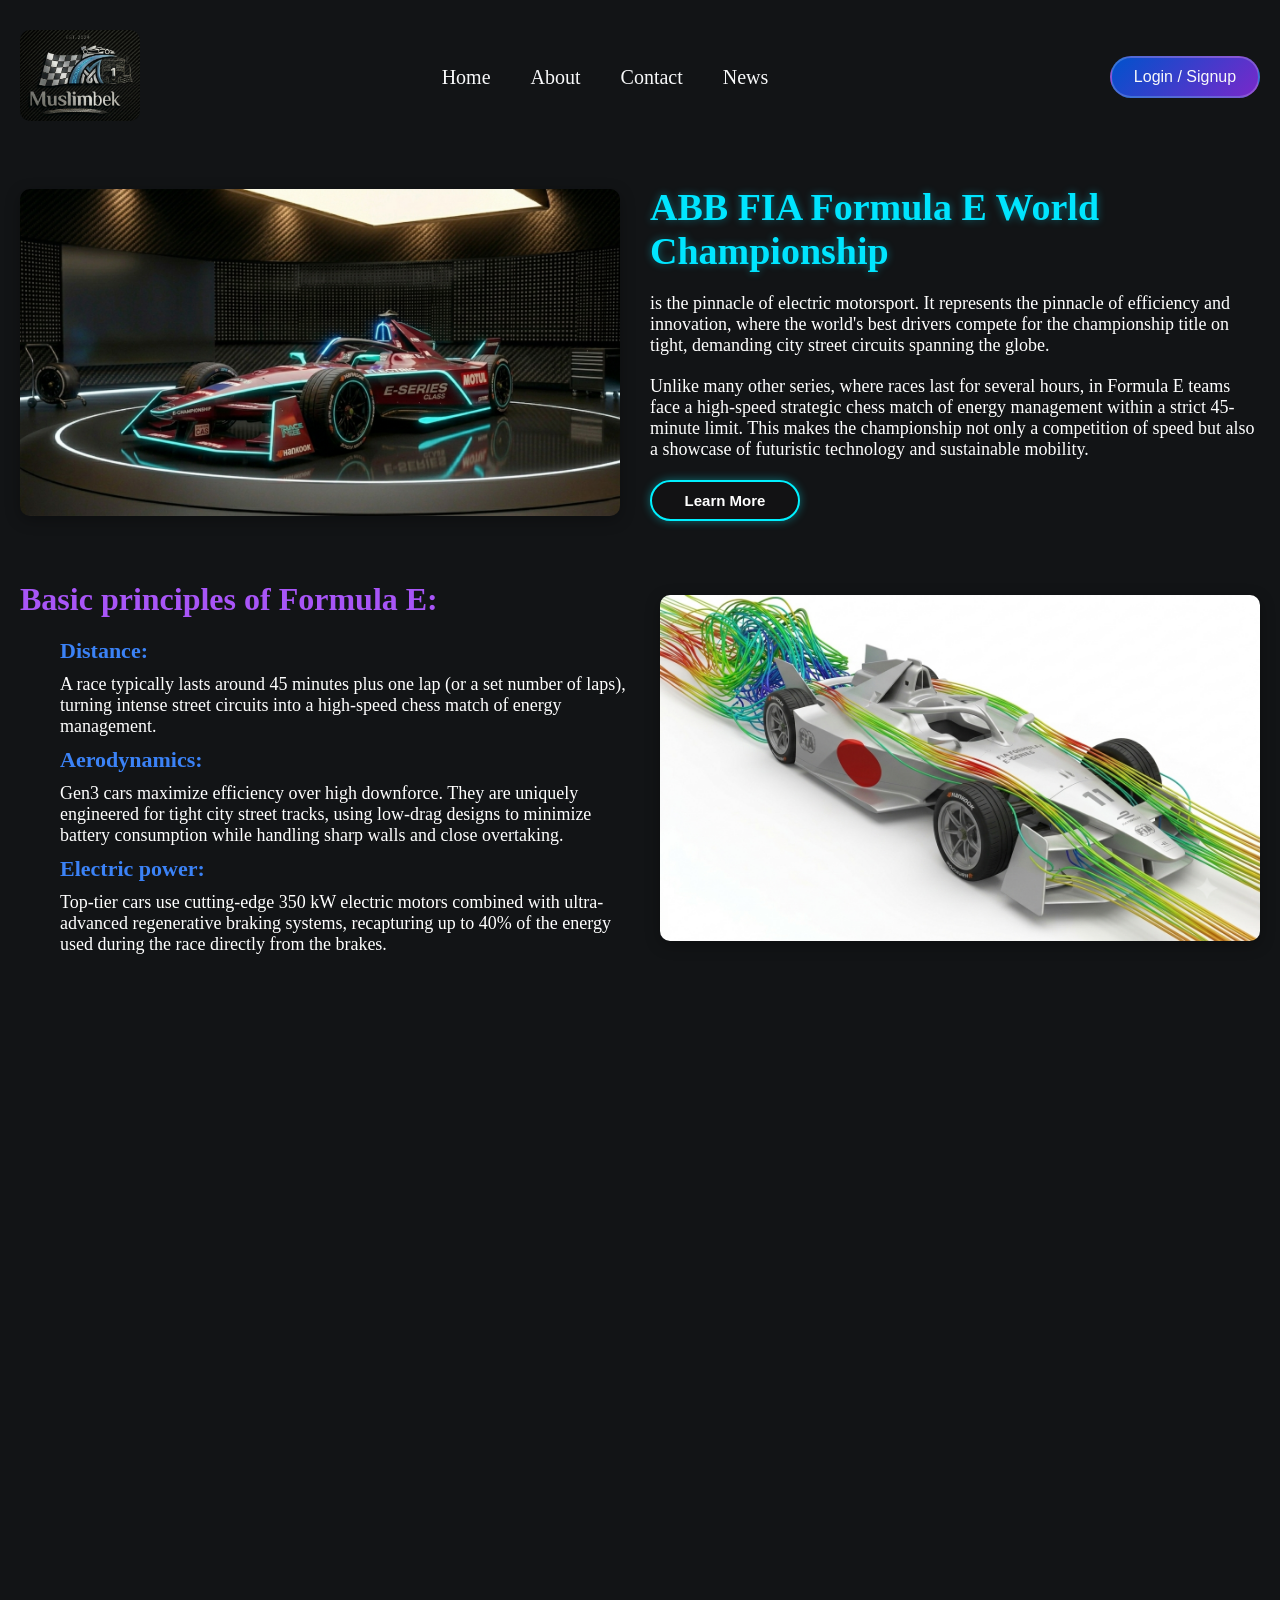
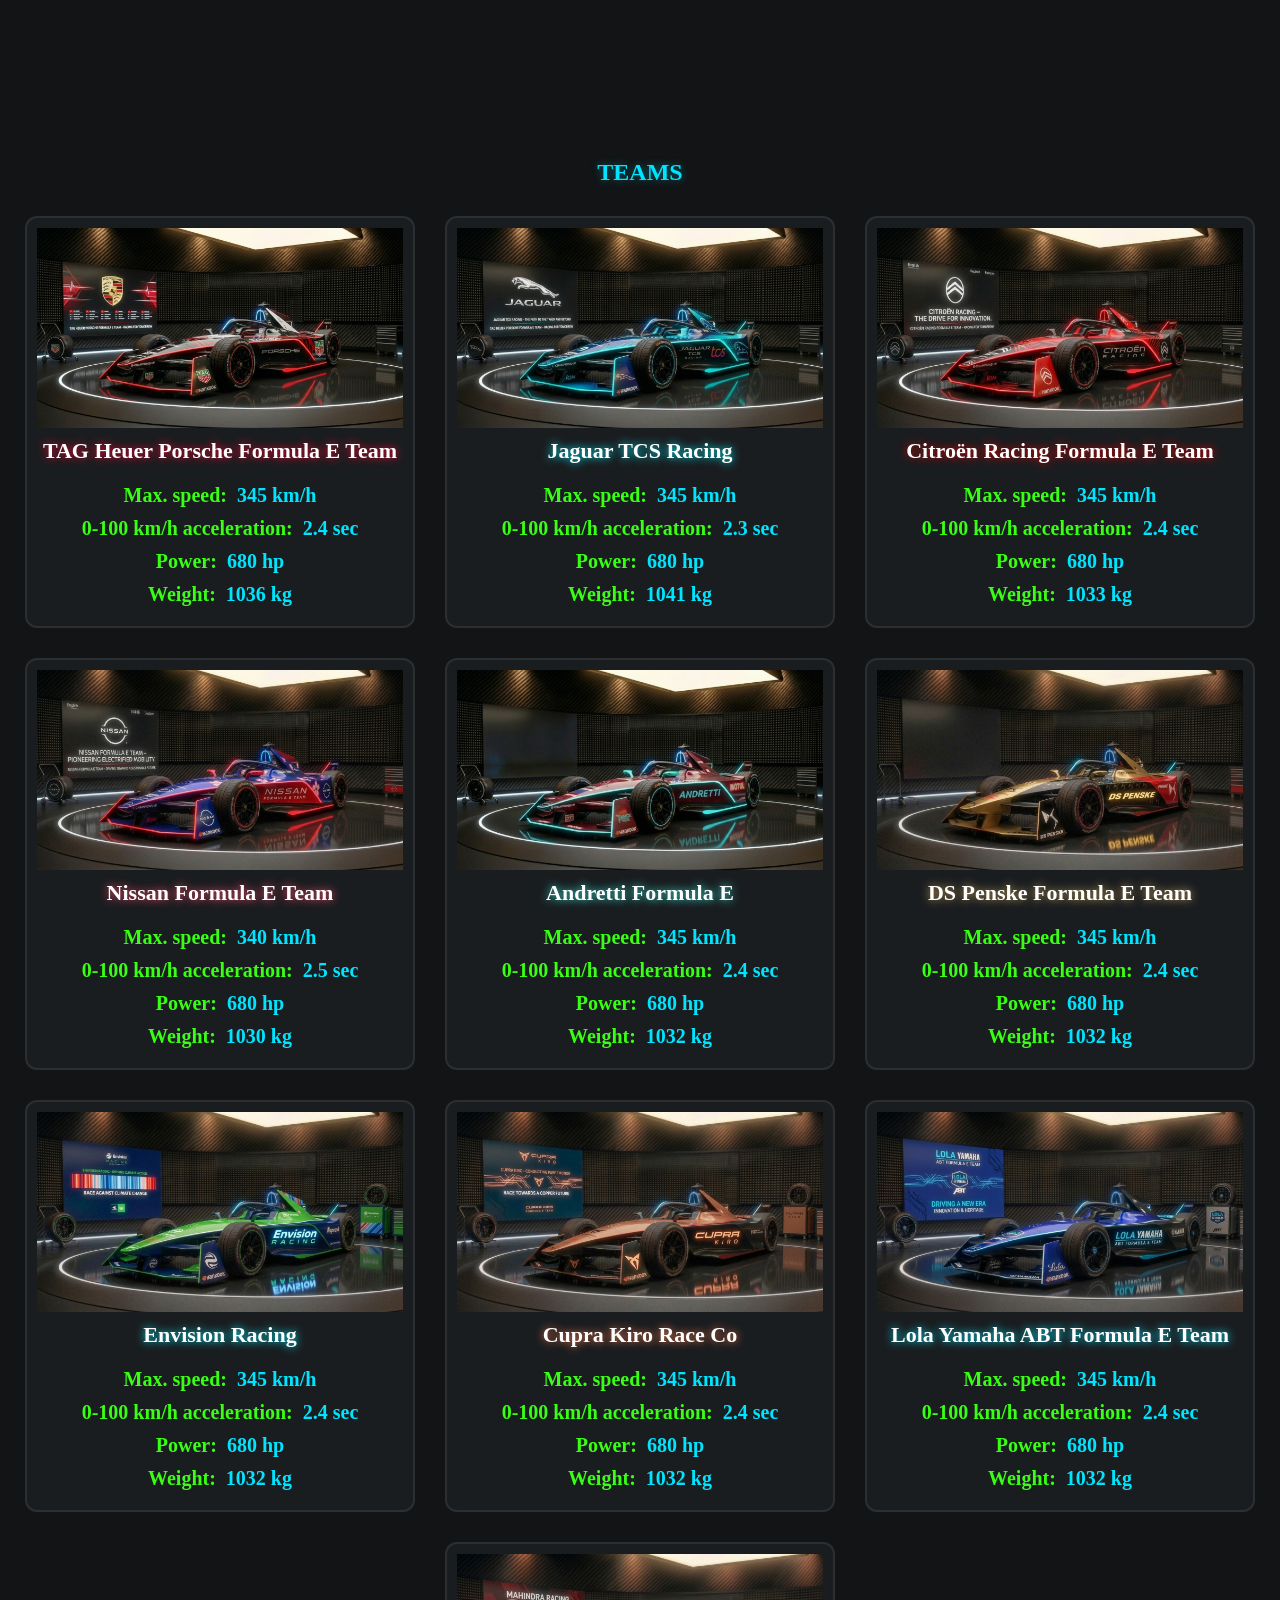
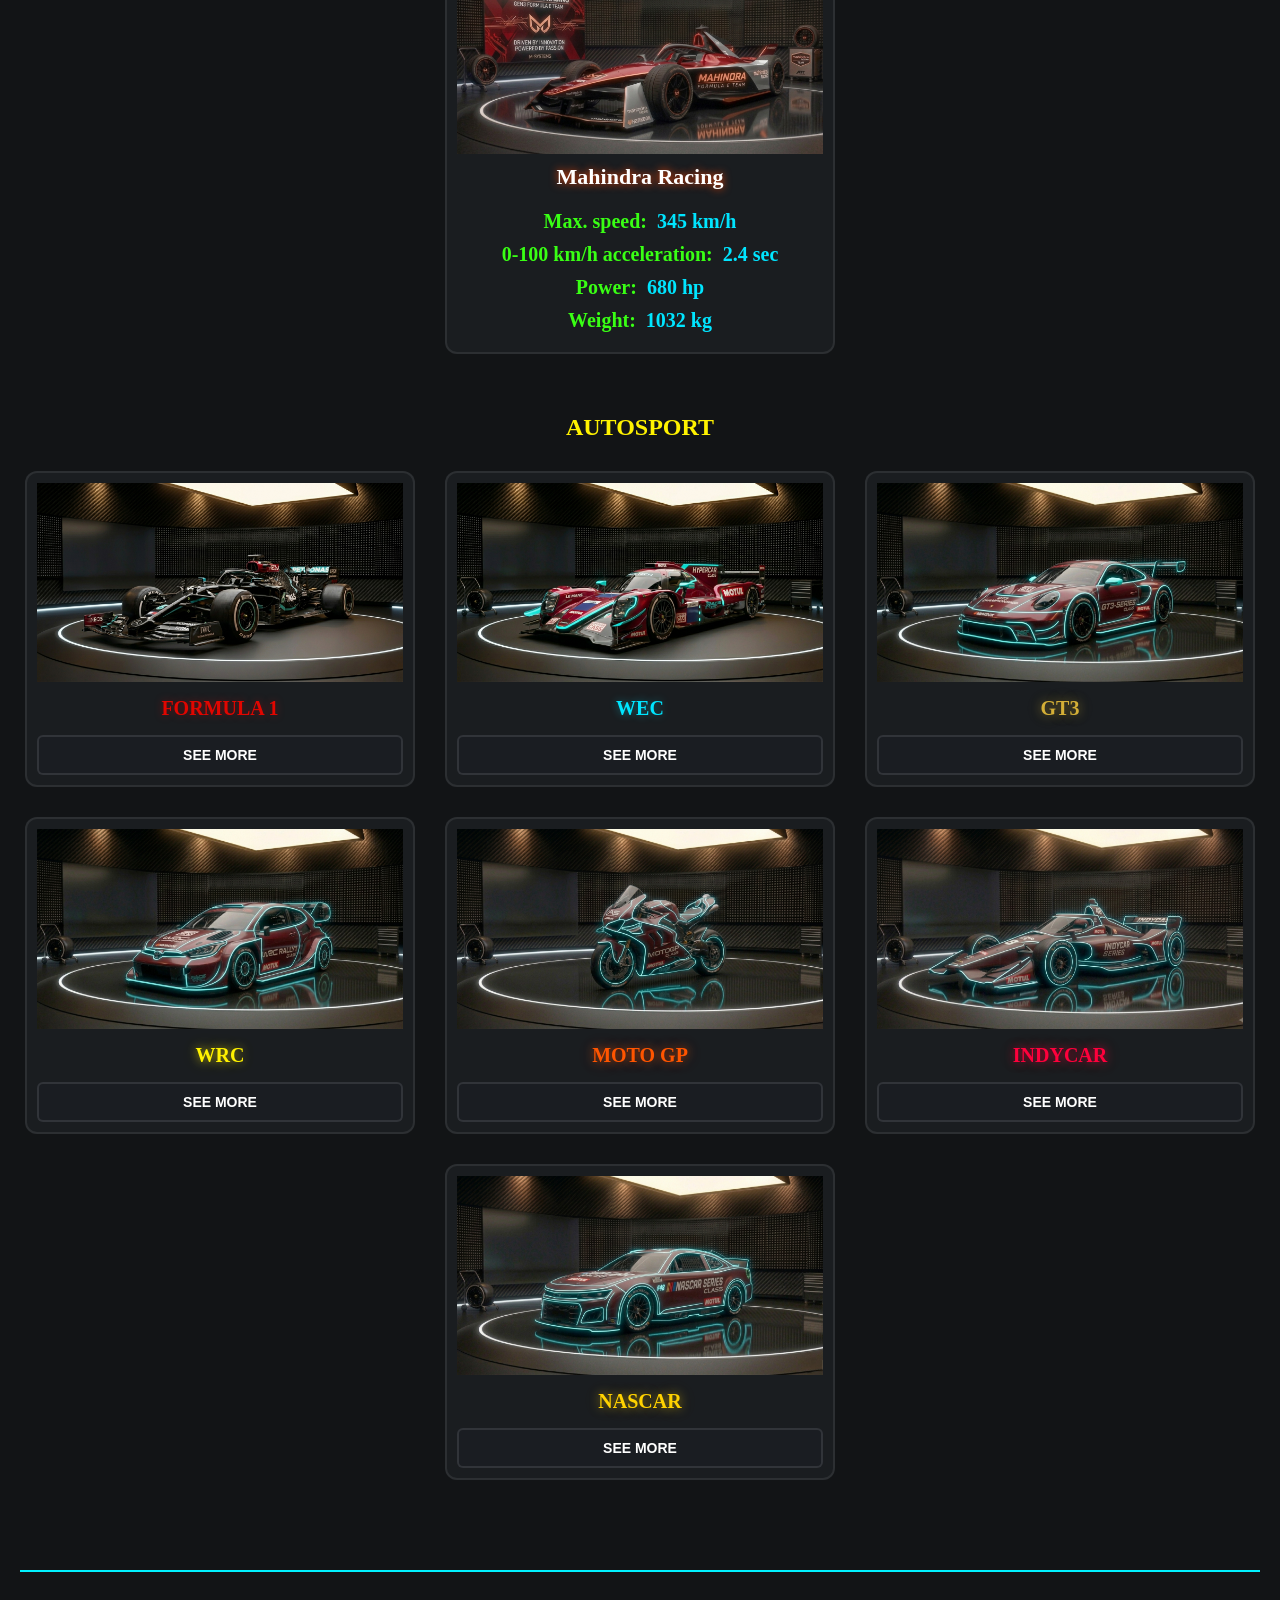
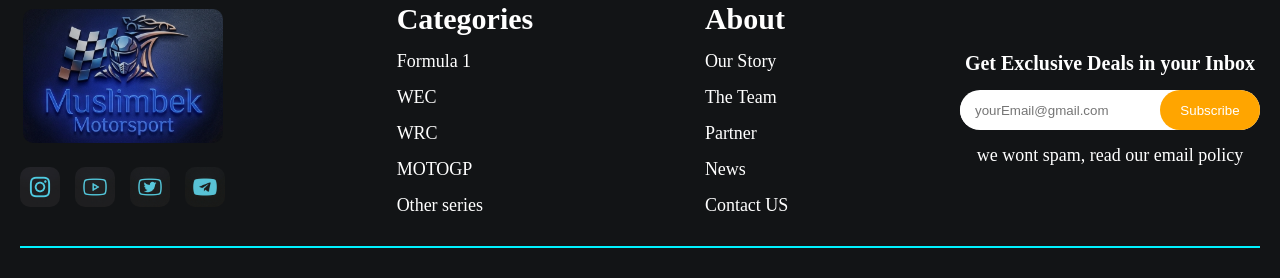
==== index.html @ 4ff431ae "formula e" ====
<!doctype html>
<html lang="en">
  <head>
    <meta charset="UTF-8" />
    <meta name="viewport" content="width=device-width, initial-scale=1.0" />
    <title>Formula E</title>
    <link href="https://unpkg.com/aos@2.3.1/dist/aos.css" rel="stylesheet" />
    <link rel="stylesheet" href="./styles/main.css" />
  </head>
  <body>
    <header
      class="header-box"
      data-aos="fade-down"
      data-aos-easing="linear"
      data-aos-duration="1500"
    >
      <div class="container">
        <div class="header-box_box header-boxs">
          <a href="./index.html">
            <img src="./images/autosport logo.png" alt="logo" class="logo" />
          </a>
          <nav class="navbar navbars">
            <ul class="navbar-ul">
              <li class="navbar-ul_li">
                <a
                  href="https://autosport-muslim.netlify.app/"
                  class="navbar-ul_li__site"
                  >Home</a
                >
              </li>
              <li class="navbar-ul_li">
                <a
                  href="https://autosport-about-muslim.netlify.app/"
                  class="navbar-ul_li__site"
                  target="_blank"
                  >About</a
                >
              </li>
              <li class="navbar-ul_li">
                <a
                  href="https://taqdimot-contact-muslim.netlify.app/"
                  class="navbar-ul_li__site"
                  target="_blank"
                  >Contact</a
                >
              </li>
              <li class="navbar-ul_li">
                <a href="./index.html" class="navbar-ul_li__site">News</a>
              </li>
              <li class="navbar-ul_li">
                <button
                  class="nvabars-ul_li__btn header-btns"
                  type="button"
                  data-bs-toggle="modal"
                  data-bs-target="#staticBackdrop"
                >
                  Login/Signup
                </button>
              </li>
            </ul>
          </nav>
          <button class="header-btn"></button>
          <button class="navbars-ul_li__btn header-btnss" type="button">
            Login / Signup
          </button>
        </div>
      </div>
    </header>
    <main>
      <section class="main-section" data-aos="fade-up" data-aos-duration="3000">
        <div class="container">
          <div class="main-box">
            <img
              class="main-box_img"
              src="./images/Formula E.png"
              alt="Formula E"
            />
            <div class="main-box_box box-box">
              <h1 class="box-box_name">ABB FIA Formula E World Championship</h1>
              <p class="box-box_text">
                is the pinnacle of electric motorsport. It represents the
                pinnacle of efficiency and innovation, where the world's best
                drivers compete for the championship title on tight, demanding
                city street circuits spanning the globe.
              </p>
              <p class="box-box_text">
                Unlike many other series, where races last for several hours, in
                Formula E teams face a high-speed strategic chess match of
                energy management within a strict 45-minute limit. This makes
                the championship not only a competition of speed but also a
                showcase of futuristic technology and sustainable mobility.
              </p>
              <button class="box-box_btn">Learn More</button>
            </div>
          </div>
          <div class="main-box_box section-box">
            <div class="box-box_box wrap">
              <h3 class="wrap-name">Basic principles of Formula E:</h3>
              <ul class="wrap-box_ul wrap-ul">
                <li class="wrap-ul_li">
                  <strong class="wrap-ul_li__str">Distance:</strong>
                  <p class="wrap-ul_li__text">
                    A race typically lasts around 45 minutes plus one lap (or a
                    set number of laps), turning intense street circuits into a
                    high-speed chess match of energy management.
                  </p>
                </li>
                <li class="wrap-ul_li">
                  <strong class="wrap-ul_li__str">Aerodynamics:</strong>
                  <p class="wrap-ul_li__text">
                    Gen3 cars maximize efficiency over high downforce. They are
                    uniquely engineered for tight city street tracks, using
                    low-drag designs to minimize battery consumption while
                    handling sharp walls and close overtaking.
                  </p>
                </li>
                <li class="wrap-ul_li">
                  <strong class="wrap-ul_li__str">Electric power:</strong>
                  <p class="wrap-ul_li__text">
                    Top-tier cars use cutting-edge 350 kW electric motors
                    combined with ultra-advanced regenerative braking systems,
                    recapturing up to 40% of the energy used during the race
                    directly from the brakes.
                  </p>
                </li>
              </ul>
            </div>
            <img
              class="main-box_img"
              src="./images/Formula E aerodynamics.png"
              alt="aerodynamics"
            />
          </div>
          <iframe
            class="youtubes"
            width="100%"
            src="https://www.youtube.com/embed/8foQERR0mc0?si=Bq2HSCCL5ZTV_3x9"
            title="YouTube video player"
            frameborder="0"
            allow="
              accelerometer;
              autoplay;
              clipboard-write;
              encrypted-media;
              gyroscope;
              picture-in-picture;
              web-share;
            "
            referrerpolicy="strict-origin-when-cross-origin"
            allowfullscreen
          ></iframe>
        </div>
      </section>
      <section class="ikki-section" data-aos="fade-up" data-aos-duration="3000">
        <div class="container">
          <div class="ikki-box">
            <h1 class="ikki-box_name">TEAMS</h1>
            <ul class="ikki-box_ul ikki-ul">
              <li class="ikki-ul_li">
                <img
                  src="./images/Formula E Porshe.png"
                  alt="f1"
                  class="ikki-ul_li__img"
                />
                <h3 class="ikki-ul_li__name merc">
                  TAG Heuer Porsche Formula E Team
                </h3>
                <strong class="ikki-ul_li__str"
                  >Max. speed:
                  <p class="ikki-ul_li__str___text">345 km/h</p>
                </strong>
                <strong class="ikki-ul_li__str"
                  >0-100 km/h acceleration:
                  <p class="ikki-ul_li__str___text">2.4 sec</p>
                </strong>
                <strong class="ikki-ul_li__str"
                  >Power:
                  <p class="ikki-ul_li__str___text">680 hp</p>
                </strong>
                <strong class="ikki-ul_li__str"
                  >Weight:
                  <p class="ikki-ul_li__str___text">1036 kg</p>
                </strong>
              </li>
              <li class="ikki-ul_li">
                <img
                  src="./images/Formula E Jaguar.png"
                  alt="f1"
                  class="ikki-ul_li__img"
                />
                <h3 class="ikki-ul_li__name redb">Jaguar TCS Racing</h3>
                <strong class="ikki-ul_li__str"
                  >Max. speed:
                  <p class="ikki-ul_li__str___text">345 km/h</p>
                </strong>
                <strong class="ikki-ul_li__str"
                  >0-100 km/h acceleration:
                  <p class="ikki-ul_li__str___text">2.3 sec</p>
                </strong>
                <strong class="ikki-ul_li__str"
                  >Power:
                  <p class="ikki-ul_li__str___text">680 hp</p>
                </strong>
                <strong class="ikki-ul_li__str"
                  >Weight:
                  <p class="ikki-ul_li__str___text">1041 kg</p>
                </strong>
              </li>
              <li class="ikki-ul_li">
                <img
                  src="./images/Formula E Citroën.png"
                  alt="f1"
                  class="ikki-ul_li__img"
                />
                <h3 class="ikki-ul_li__name ferr">
                  Citroën Racing Formula E Team
                </h3>
                <strong class="ikki-ul_li__str"
                  >Max. speed:
                  <p class="ikki-ul_li__str___text">345 km/h</p>
                </strong>
                <strong class="ikki-ul_li__str"
                  >0-100 km/h acceleration:
                  <p class="ikki-ul_li__str___text">2.4 sec</p>
                </strong>
                <strong class="ikki-ul_li__str"
                  >Power:
                  <p class="ikki-ul_li__str___text">680 hp</p>
                </strong>
                <strong class="ikki-ul_li__str"
                  >Weight:
                  <p class="ikki-ul_li__str___text">1033 kg</p>
                </strong>
              </li>
              <li class="ikki-ul_li">
                <img
                  src="./images/Formula E Nissan.png"
                  alt="f1"
                  class="ikki-ul_li__img"
                />
                <h3 class="ikki-ul_li__name mcla">Nissan Formula E Team</h3>
                <strong class="ikki-ul_li__str"
                  >Max. speed:
                  <p class="ikki-ul_li__str___text">340 km/h</p>
                </strong>
                <strong class="ikki-ul_li__str"
                  >0-100 km/h acceleration:
                  <p class="ikki-ul_li__str___text">2.5 sec</p>
                </strong>
                <strong class="ikki-ul_li__str"
                  >Power:
                  <p class="ikki-ul_li__str___text">680 hp</p>
                </strong>
                <strong class="ikki-ul_li__str"
                  >Weight:
                  <p class="ikki-ul_li__str___text">1030 kg</p>
                </strong>
              </li>
              <li class="ikki-ul_li">
                <img
                  src="./images/Formula E Andretti.png"
                  alt="f1"
                  class="ikki-ul_li__img"
                />
                <h3 class="ikki-ul_li__name alpi">Andretti Formula E</h3>
                <strong class="ikki-ul_li__str"
                  >Max. speed:
                  <p class="ikki-ul_li__str___text">345 km/h</p>
                </strong>
                <strong class="ikki-ul_li__str"
                  >0-100 km/h acceleration:
                  <p class="ikki-ul_li__str___text">2.4 sec</p>
                </strong>
                <strong class="ikki-ul_li__str"
                  >Power:
                  <p class="ikki-ul_li__str___text">680 hp</p>
                </strong>
                <strong class="ikki-ul_li__str"
                  >Weight:
                  <p class="ikki-ul_li__str___text">1032 kg</p>
                </strong>
              </li>
              <li class="ikki-ul_li">
                <img
                  src="./images/Formula E Ds penske.png"
                  alt="f1"
                  class="ikki-ul_li__img"
                />
                <h3 class="ikki-ul_li__name alpa">DS Penske Formula E Team</h3>
                <strong class="ikki-ul_li__str"
                  >Max. speed:
                  <p class="ikki-ul_li__str___text">345 km/h</p>
                </strong>
                <strong class="ikki-ul_li__str"
                  >0-100 km/h acceleration:
                  <p class="ikki-ul_li__str___text">2.4 sec</p>
                </strong>
                <strong class="ikki-ul_li__str"
                  >Power:
                  <p class="ikki-ul_li__str___text">680 hp</p>
                </strong>
                <strong class="ikki-ul_li__str"
                  >Weight:
                  <p class="ikki-ul_li__str___text">1032 kg</p>
                </strong>
              </li>
              <li class="ikki-ul_li">
                <img
                  src="./images/Formula E Envision.png"
                  alt="f1"
                  class="ikki-ul_li__img"
                />
                <h3 class="ikki-ul_li__name asto">Envision Racing</h3>
                <strong class="ikki-ul_li__str"
                  >Max. speed:
                  <p class="ikki-ul_li__str___text">345 km/h</p>
                </strong>
                <strong class="ikki-ul_li__str"
                  >0-100 km/h acceleration:
                  <p class="ikki-ul_li__str___text">2.4 sec</p>
                </strong>
                <strong class="ikki-ul_li__str"
                  >Power:
                  <p class="ikki-ul_li__str___text">680 hp</p>
                </strong>
                <strong class="ikki-ul_li__str"
                  >Weight:
                  <p class="ikki-ul_li__str___text">1032 kg</p>
                </strong>
              </li>
              <li class="ikki-ul_li">
                <img
                  src="./images/Formula E Cupra Kiro.png"
                  alt="f1"
                  class="ikki-ul_li__img"
                />
                <h3 class="ikki-ul_li__name will">Cupra Kiro Race Co</h3>
                <strong class="ikki-ul_li__str"
                  >Max. speed:
                  <p class="ikki-ul_li__str___text">345 km/h</p>
                </strong>
                <strong class="ikki-ul_li__str"
                  >0-100 km/h acceleration:
                  <p class="ikki-ul_li__str___text">2.4 sec</p>
                </strong>
                <strong class="ikki-ul_li__str"
                  >Power:
                  <p class="ikki-ul_li__str___text">680 hp</p>
                </strong>
                <strong class="ikki-ul_li__str"
                  >Weight:
                  <p class="ikki-ul_li__str___text">1032 kg</p>
                </strong>
              </li>
              <li class="ikki-ul_li">
                <img
                  src="./images/Formula E Lola Yamaha.png"
                  alt="f1"
                  class="ikki-ul_li__img"
                />
                <h3 class="ikki-ul_li__name alfa">
                  Lola Yamaha ABT Formula E Team
                </h3>
                <strong class="ikki-ul_li__str"
                  >Max. speed:
                  <p class="ikki-ul_li__str___text">345 km/h</p>
                </strong>
                <strong class="ikki-ul_li__str"
                  >0-100 km/h acceleration:
                  <p class="ikki-ul_li__str___text">2.4 sec</p>
                </strong>
                <strong class="ikki-ul_li__str"
                  >Power:
                  <p class="ikki-ul_li__str___text">680 hp</p>
                </strong>
                <strong class="ikki-ul_li__str"
                  >Weight:
                  <p class="ikki-ul_li__str___text">1032 kg</p>
                </strong>
              </li>
              <li class="ikki-ul_li">
                <img
                  src="./images/Formula E Mahindra Racing.png"
                  alt="f1"
                  class="ikki-ul_li__img"
                />
                <h3 class="ikki-ul_li__name haas">Mahindra Racing</h3>
                <strong class="ikki-ul_li__str"
                  >Max. speed:
                  <p class="ikki-ul_li__str___text">345 km/h</p>
                </strong>
                <strong class="ikki-ul_li__str"
                  >0-100 km/h acceleration:
                  <p class="ikki-ul_li__str___text">2.4 sec</p>
                </strong>
                <strong class="ikki-ul_li__str"
                  >Power:
                  <p class="ikki-ul_li__str___text">680 hp</p>
                </strong>
                <strong class="ikki-ul_li__str"
                  >Weight:
                  <p class="ikki-ul_li__str___text">1032 kg</p>
                </strong>
              </li>
            </ul>
          </div>
        </div>
      </section>
      <section class="uch-section" data-aos="fade-up" data-aos-duration="3000">
        <div class="container">
          <h1 class="main-name">AUTOSPORT</h1>
          <div class="main-box">
            <ul class="main-box_ul main-ul">
              <li class="main-ul_li">
                <img
                  src="./images/f1 (2).png"
                  alt="f1"
                  class="main-ul_li__img"
                />
                <h3 class="main-ul_li__name fbir">FORMULA 1</h3>
                <button class="main-ul_li__btn fbir-btn">See more</button>
              </li>
              <li class="main-ul_li">
                <img src="./images/WEC.png" alt="f1" class="main-ul_li__img" />
                <h3 class="main-ul_li__name wec">WEC</h3>
                <button class="main-ul_li__btn wec-btn">See more</button>
              </li>
              <li class="main-ul_li">
                <img src="./images/GT3.png" alt="f1" class="main-ul_li__img" />
                <h3 class="main-ul_li__name gt">GT3</h3>
                <button class="main-ul_li__btn gt-btn">See more</button>
              </li>
              <li class="main-ul_li">
                <img src="./images/WRC.png" alt="f1" class="main-ul_li__img" />
                <h3 class="main-ul_li__name wrc">WRC</h3>
                <button class="main-ul_li__btn wrc-btn">See more</button>
              </li>
              <li class="main-ul_li">
                <img src="./images/MOTO.png" alt="f1" class="main-ul_li__img" />
                <h3 class="main-ul_li__name moto">MOTO GP</h3>
                <button class="main-ul_li__btn moto-btn">See more</button>
              </li>
              <li class="main-ul_li">
                <img
                  src="./images/IndyCar.png"
                  alt="f1"
                  class="main-ul_li__img"
                />
                <h3 class="main-ul_li__name indycar">INDYCAR</h3>
                <button class="main-ul_li__btn indycar-btn">See more</button>
              </li>
              <li class="main-ul_li">
                <img
                  src="./images/NASCAR.png"
                  alt="f1"
                  class="main-ul_li__img"
                />
                <h3 class="main-ul_li__name nascar">NASCAR</h3>
                <button class="main-ul_li__btn nascar-btn">See more</button>
              </li>
            </ul>
          </div>
        </div>
      </section>
    </main>
    <footer class="footer-box" data-aos="fade-up" data-aos-duration="3000">
      <div class="container">
        <div class="footer-boxs">
          <ul class="footer-box_ul footer-ul">
            <li class="footer-ul_li">
              <a class="footer-ul_li__site site" href="./index.html">
                <img
                  src="./images/autosport logo 2.png"
                  alt="logo"
                  class="footer-logo"
                />
              </a>
              <ul class="footer-ul_li__ul icon-ul">
                <li class="icon-ul_li">
                  <button class="icon-ul_li__btn instagram"></button>
                </li>
                <li class="icon-ul_li">
                  <button class="icon-ul_li__btn youtube"></button>
                </li>
                <li class="icon-ul_li">
                  <button class="icon-ul_li__btn twitter"></button>
                </li>
                <li class="icon-ul_li">
                  <button class="icon-ul_li__btn telegram"></button>
                </li>
              </ul>
            </li>
            <li class="footer-ul_li">
              <h3 class="footer-ul_li__name">Categories</h3>
              <a
                href="https://formula-1-muslim.netlify.app/"
                class="footer-ul_li__link"
                >Formula 1</a
              >
              <a href="" class="footer-ul_li__link">WEC</a>
              <a href="" class="footer-ul_li__link">WRC</a>
              <a href="" class="footer-ul_li__link">MOTOGP</a>
              <a
                href="https://autosport-muslim.netlify.app/"
                class="footer-ul_li__link"
                >Other series</a
              >
            </li>
            <li class="footer-ul_li">
              <h3 class="footer-ul_li__name">About</h3>
              <a
                href="https://autosport-about-muslim.netlify.app/"
                class="footer-ul_li__link"
                >Our Story</a
              >
              <a
                href="https://autosport-about-muslim.netlify.app/"
                class="footer-ul_li__link"
                >The Team</a
              >
              <a
                href="https://autosport-about-muslim.netlify.app/"
                class="footer-ul_li__link"
                >Partner</a
              >
              <a href="" class="footer-ul_li__link">News</a>
              <a
                href="https://taqdimot-contact-muslim.netlify.app/"
                class="footer-ul_li__link"
                >Contact US</a
              >
            </li>
            <li class="footer-ul_li">
              <strong class="footer-ul_li__str"
                >Get Exclusive Deals in your Inbox</strong
              >
              <form class="footer-ul_li__box quti">
                <input
                  type="email"
                  class="quti-int"
                  placeholder="yourEmail@gmail.com"
                />
                <button class="quti-btn">Subscribe</button>
              </form>
              <span class="footer-ul_li__span"
                >we wont spam, read our email policy</span
              >
            </li>
          </ul>
        </div>
        <div class="footer-wrap"></div>
      </div>
    </footer>
    <script src="https://unpkg.com/aos@2.3.1/dist/aos.js"></script>
    <script>
      AOS.init();
    </script>
    <script src="./js/main.js"></script>
  </body>
</html>
---- styles/main.css ----
* {
  box-sizing: border-box;
  margin: 0;
}

body {
  margin: 0;
  background-color: #121416;
}

.container {
  max-width: 1280px;
  padding: 0 20px;
  margin: 0 auto;
}

.header-box {
  padding-block: 30px;
  position: relative;
}

.header-boxs {
  display: flex;
  align-items: center;
  justify-content: space-between;
}

.logo {
  width: 120px;
  border-radius: 10px;
}

.header-btn {
  width: 70px;
  height: 90px;
  border: none;
  padding: 0;
  background-color: transparent;
  cursor: pointer;
  background-image: url("../images/btn-img.png");
  background-repeat: no-repeat;
  background-position: center;
  background-size: cover;
}

.close-btn {
  background-image: url("../images/x.png");
  background-repeat: no-repeat;
  background-position: center;
  background-size: cover;
}

.navbars {
  display: grid;
  align-items: center;
  justify-content: center;
  gap: 0px;
  position: absolute;
  background-color: #1a1d20;
  transform: translateY(-400px);
  transition: transform 0.6s linear;
  z-index: 1;
  width: 100%;
  padding-block: 10px;
  left: 0;
  top: 140px;
  right: 0;
}

.open {
  transform: translateY(0px);
}

.navbar-ul {
  list-style-type: none;
  padding-left: 0;
  margin: 0;
  display: grid;
  align-items: center;
  justify-content: center;
  gap: 20px;
}

.navbar-ul_li {
  text-align: center;
}

.navbar-ul_li__site {
  text-decoration-line: none;
  color: #f8f9fa;
  font-size: 16px;
  transition: all 0.2s linear;
}

.navbar-ul_li__site:hover {
  color: #e10600;
  font-weight: 400;
}

.header-btns {
  width: 120px;
  border: none;
  background: linear-gradient(135deg, #0052cc, #7928ca);
  border: 2px solid rgba(255, 255, 255, 0.2);
  color: #f8f9fa;
  border-radius: 12px;
  display: flex;
  flex-direction: column;
  justify-content: center;
  align-items: center;
  gap: 6px;
  cursor: pointer;
  transition: all 0.25s ease;
  padding: 0;
  border-radius: 30px;
  padding: 10px;
}

.header-btns:hover {
  box-shadow: 0 0 20px rgba(121, 40, 202, 0.6);
  transform: scale(1.05);
}

.header-btnss {
  border: none;
  background: linear-gradient(135deg, #0052cc, #7928ca);
  border: 2px solid rgba(255, 255, 255, 0.2);
  color: #f8f9fa;
  border-radius: 12px;
  display: flex;
  flex-direction: column;
  justify-content: center;
  align-items: center;
  gap: 6px;
  cursor: pointer;
  transition: all 0.25s ease;
  padding: 0;
  border-radius: 30px;
  padding: 10px;
  display: none;
}

.header-btnss:hover {
  box-shadow: 0 0 20px rgba(121, 40, 202, 0.6);
  transform: scale(1.05);
}

.modal-dialog {
  margin: 0 auto;
  width: 335px;
  margin-top: 40px;
}

.modal-bodys {
  padding: 20px;
  overflow-y: auto;
}

.modal-title {
  color: #03081f;
  font-weight: 700;
  font-size: 32px;
}

@media only screen and (min-width: 834px) {
  .header-btn {
    display: none;
  }
  .header-boxs {
    display: flex;
    align-items: center;
    gap: 20px;
  }
  .navbars {
    position: static;
    transform: translateY(0px);
    background-color: transparent;
    padding: 0;
    width: 470px;
  }
  .navbar-ul {
    display: flex;
    align-items: center;
    gap: 24px;
  }
  .nvabars-ul_li__btn {
    display: none;
  }
  .header-btnss {
    display: block;
    font-size: 14px;
  }
  .navbar-ul_li__site {
    font-size: 18px;
  }
  .header-btnss {
    width: 130px;
  }
}
@media only screen and (min-width: 1280px) {
  .navbar-ul_li__site {
    font-size: 20px;
    font-weight: 500;
  }
  .header-btnss {
    width: 150px;
    font-size: 16px;
  }
  .navbar-ul {
    display: flex;
    align-items: center;
    gap: 40px;
  }
}
.main-section {
  padding-block: 30px;
}

.main-box {
  display: grid;
  align-items: start;
  justify-content: space-between;
  gap: 30px;
  padding-bottom: 30px;
}

.main-box_img {
  width: 100%;
  border-radius: 10px;
  box-shadow: 0 4px 15px rgba(0, 0, 0, 0.3019607843);
  transition: transform 0.4s ease-out, box-shadow 0.4s ease-out;
  cursor: pointer;
}

.main-box_img:hover {
  transform: translateY(-15px);
  box-shadow: 0 20px 35px rgba(0, 0, 0, 0.6);
}

.box-box {
  display: grid;
  align-items: center;
  justify-content: center;
  gap: 10px;
}

.box-box_name {
  color: #00e5ff;
  text-shadow: 0 0 8px rgba(0, 229, 255, 0.4);
  display: flex;
  align-items: center;
  gap: 20px;
  margin: 0;
}

.box-box_text {
  font-size: 16px;
  margin: 0;
  color: #fff;
}

.box-box_btn {
  border: none;
  width: 150px;
  background-color: #121214;
  color: #fff;
  font-weight: bold;
  font-size: 15px;
  padding: 10px 25px;
  border-radius: 30px;
  cursor: pointer;
  border: 2px solid #00f0ff;
  box-shadow: 0 0 10px rgba(0, 240, 255, 0.4);
  transition: all 0.3s ease-in-out;
}

.box-box_btn:hover {
  border-color: #33f8ff;
  background-color: #00f0ff;
  color: #121214;
  box-shadow: 0 0 20px rgba(0, 240, 255, 0.8), inset 0 0 10px rgba(255, 255, 255, 0.5019607843);
  transform: scale(1.03);
}

.box-box_btn:active {
  transform: scale(0.9);
}

.wrap-name {
  color: #a855f7;
  margin: 0;
  font-size: 24px;
}

.wrap-ul_li__str {
  color: #3b82f6;
}

.wrap-ul_li__text {
  color: #fff;
  margin: 0;
}

.section-box {
  display: grid;
  align-items: center;
  justify-content: center;
  gap: 30px;
  padding-block: 30px;
}

.youtubes {
  border-radius: 20px;
  height: 250px;
}

.wrap {
  display: grid;
  align-items: center;
  justify-content: center;
  gap: 20px;
}

.wrap-ul {
  margin: 0;
  display: grid;
  align-items: center;
  justify-content: center;
  gap: 30px;
}

.wrap-ul_li {
  display: grid;
  align-items: center;
  justify-content: center;
  gap: 10px;
}

.section-box_img {
  width: 100%;
  border-radius: 10px;
}

@media only screen and (min-width: 834px) {
  .main-box_img {
    width: 400px;
  }
  .main-box {
    display: flex;
    align-items: center;
    justify-content: space-between;
    gap: 30px;
  }
  .section-box {
    display: flex;
    align-items: center;
    justify-content: space-between;
    gap: 30px;
  }
  .wrap-ul {
    display: grid;
    align-items: center;
    justify-content: center;
    gap: 10px;
  }
  .youtubes {
    height: 450px;
  }
  .wrap-name {
    font-size: 28px;
  }
  .wrap-ul_li__str {
    font-size: 20px;
  }
  .box-box_name {
    font-size: 34px;
  }
}
@media only screen and (min-width: 1280px) {
  .main-box_img {
    width: 600px;
  }
  .main-box {
    display: flex;
    align-items: center;
    justify-content: space-between;
    gap: 30px;
  }
  .youtubes {
    margin-block: 30px;
    height: 650px;
  }
  .wrap-ul_li {
    display: grid;
    align-items: center;
    justify-content: start;
    gap: 10px;
  }
  .box-box {
    display: grid;
    align-items: center;
    justify-content: center;
    gap: 20px;
  }
  .box-box_name {
    font-size: 38px;
  }
  .box-box_text {
    font-size: 18px;
  }
  .wrap-name {
    font-size: 32px;
  }
  .wrap-ul_li__str {
    font-size: 22px;
  }
  .wrap-ul_li__text {
    font-size: 18px;
  }
}
.ikki-section {
  padding-block: 30px;
}

.ikki-box {
  display: grid;
  align-items: center;
  justify-content: center;
  gap: 10px;
}

.ikki-box_name {
  text-align: center;
  margin-bottom: 20px;
  color: #00e5ff;
  text-shadow: 0 0 8px rgba(0, 229, 255, 0.4);
}

.ikki-ul {
  list-style-type: none;
  padding-left: 0;
  margin: 0;
  display: grid;
  align-items: center;
  justify-content: center;
  gap: 30px;
  text-align: center;
}

.ikki-ul_li__img {
  width: 100%;
  height: 200px;
}

.ikki-ul_li {
  display: grid;
  align-items: center;
  justify-content: center;
  gap: 10px;
  background-color: #1a1d20;
  border: 2px solid rgba(255, 255, 255, 0.0784313725);
  border-radius: 12px;
  padding: 10px 10px 20px 10px;
  transition: transform 0.3s ease, border-color 0.3s ease, box-shadow 0.3s ease;
}

.ikki-ul_li__name {
  font-size: 22px;
  margin-bottom: 10px;
}

.merc {
  color: #ffffff;
  text-shadow: 0 0 8px #ff0033;
}

.redb {
  color: #ffffff;
  text-shadow: 0 0 8px #00f0ff;
}

.ferr {
  color: #ffffff;
  text-shadow: 0 0 8px #e60000;
}

.mcla {
  color: #ffffff;
  text-shadow: 0 0 8px #ff4d6d;
}

.alpi {
  color: #ffffff;
  text-shadow: 0 0 8px #3bf1e0;
}

.alpa {
  color: #ffffff;
  text-shadow: 0 0 8px #c5a059;
}

.asto {
  color: #ffffff;
  text-shadow: 0 0 8px #00f0ff;
}

.will {
  color: #ffffff;
  text-shadow: 0 0 8px #ff7f50;
}

.alfa {
  color: #ffffff;
  text-shadow: 0 0 8px #00e5ff;
}

.haas {
  color: #ffffff;
  text-shadow: 0 0 8px #ff4500;
}

.ikki-ul_li:hover {
  transform: translateY(-8px);
  border: 2px solid #e10600;
  box-shadow: 0 10px 20px rgba(225, 6, 0, 0.1490196078);
  cursor: pointer;
}

.ikki-ul_li__str {
  display: flex;
  align-items: center;
  justify-content: center;
  gap: 10px;
  color: #39ff14;
  font-size: 20px;
  font-weight: 700;
}

.ikki-ul_li__str___text {
  color: #00e5ff;
}

@media only screen and (min-width: 834px) {
  .ikki-ul {
    display: flex;
    align-items: center;
    justify-content: center;
    gap: 30px;
    flex-wrap: wrap;
  }
  .ikki-ul_li {
    width: 380px;
  }
}
@media only screen and (min-width: 1280px) {
  .ikki-ul_li {
    width: 390px;
  }
}
.uch-section {
  padding-block: 30px;
}

.main-ul {
  list-style-type: none;
  padding-left: 0;
  margin: 0;
  display: grid;
  align-items: center;
  justify-content: center;
  gap: 30px;
}

.main-ul_li {
  display: grid;
  align-items: center;
  justify-content: center;
  gap: 10px;
  width: 100%;
  background-color: #1a1d20;
  padding: 10px;
  border: 2px solid rgba(255, 255, 255, 0.0784313725);
  border-radius: 12px;
  transition: transform 0.3s ease, border-color 0.3s ease, box-shadow 0.3s ease;
  text-align: center;
}

.main-ul_li:hover {
  transform: translateY(-8px);
  border: 2px solid #e10600;
  box-shadow: 0 10px 20px rgba(225, 6, 0, 0.1490196078);
  cursor: pointer;
}

.main-ul_li__name {
  margin: 0;
  font-size: 20px;
}

.fbir {
  color: #e10600;
  text-shadow: 0 0 8px rgba(225, 6, 0, 0.4);
}

.moto {
  color: #ff5500;
  text-shadow: 0 0 10px rgba(255, 85, 0, 0.6), 0 0 20px rgba(255, 85, 0, 0.2);
}

.wec {
  color: #00e5ff;
  text-shadow: 0 0 8px rgba(0, 229, 255, 0.4);
}

.wrc {
  color: #fff200;
  text-shadow: 0 0 10px rgba(255, 242, 0, 0.6), 0 0 20px rgba(255, 242, 0, 0.2);
}

.gt {
  color: #d4af37;
  text-shadow: 0 0 10px rgba(212, 175, 55, 0.5019607843), 0 0 20px rgba(212, 175, 55, 0.2);
}

.nascar {
  color: #ffd200;
  text-shadow: 0 0 10px rgba(255, 210, 0, 0.5019607843), 0 0 20px rgba(255, 210, 0, 0.2);
}

.indycar {
  color: #ff003c;
  text-shadow: 0 0 10px rgba(255, 0, 60, 0.6), 0 0 20px rgba(255, 0, 60, 0.2);
}

.main-ul_li__img {
  width: 100%;
}

.main-name {
  text-align: center;
  color: #fff200;
  margin: 0;
  margin-bottom: 30px;
}

.main-ul_li__btn {
  width: 100%;
  padding: 10px 20px;
  font-size: 14px;
  font-weight: bold;
  text-transform: uppercase;
  color: #ffffff;
  background-color: #1a1d22;
  border: 2px solid rgba(255, 255, 255, 0.1019607843);
  border-radius: 6px;
  cursor: pointer;
  transition: all 0.3s ease;
}

.main-ul_li__btn:active {
  transform: scale(0.97);
}

.fbir-btn:hover {
  background: linear-gradient(135deg, #e10600, #ff4500);
  border: 2px solid #e10600;
  box-shadow: 0 0 15px rgba(225, 6, 0, 0.6);
}

.fe-btn:hover {
  background: linear-gradient(135deg, #00e5ff, #0088ff);
  border: 2px solid #00e5ff;
  box-shadow: 0 0 15px rgba(0, 229, 255, 0.6);
}

.wec-btn:hover {
  background: linear-gradient(135deg, #00ff88, #00aa50);
  border: 2px solid #00ff88;
  box-shadow: 0 0 15px rgba(0, 255, 136, 0.6);
}

.wrc-btn:hover {
  background: linear-gradient(135deg, #fff200, #ffaa00);
  border: 2px solid #fff200;
  box-shadow: 0 0 15px rgba(255, 242, 0, 0.6);
}

.gt-btn:hover {
  background: linear-gradient(135deg, #d4af37, #8a6f27);
  border: 2px solid #d4af37;
  box-shadow: 0 0 15px rgba(212, 175, 55, 0.5019607843);
}

.moto-btn:hover {
  background: linear-gradient(135deg, #ff5500, #ff0000);
  border: 2px solid #ff5500;
  box-shadow: 0 0 15px rgba(255, 85, 0, 0.6);
}

.indycar-btn:hover {
  background: linear-gradient(135deg, #ff003c, #990024);
  border: 2px solid #ff003c;
  box-shadow: 0 0 15px rgba(255, 0, 60, 0.6);
}

.nascar-btn:hover {
  background: linear-gradient(135deg, #ffd200, #ff7700);
  border: 2px solid #ffd200;
  box-shadow: 0 0 15px rgba(255, 210, 0, 0.5019607843);
}

@media only screen and (min-width: 834px) {
  .main-ul {
    display: flex;
    align-items: center;
    justify-content: center;
    gap: 30px;
    flex-wrap: wrap;
  }
  .main-ul_li {
    width: 380px;
    display: grid;
    align-items: center;
    justify-content: center;
    gap: 15px;
  }
}
@media only screen and (min-width: 1280px) {
  .main-ul_li {
    width: 390px;
  }
}
.footer-box {
  padding-block: 30px;
}

.footer-boxs {
  border-top: 2px solid #00f2ff;
  border-bottom: 2px solid #00f2ff;
}

.footer-ul {
  list-style-type: none;
  padding-left: 0;
  margin: 0;
  display: grid;
  align-items: center;
  justify-content: center;
  gap: 30px;
  padding-block: 30px;
}

.footer-ul_li:nth-child(1) {
  display: grid;
  align-items: center;
  justify-content: center;
  gap: 20px;
  text-align: center;
}

.footer-ul_li:nth-child(2) {
  display: grid;
  align-items: center;
  justify-content: center;
  gap: 15px;
  text-align: center;
}

.footer-ul_li:nth-child(3) {
  display: grid;
  align-items: center;
  justify-content: center;
  gap: 15px;
  text-align: center;
}

.footer-ul_li:nth-child(4) {
  display: grid;
  align-items: center;
  justify-content: center;
  gap: 15px;
  text-align: center;
}

.footer-ul_li__str {
  color: #fff;
  font-weight: 600;
  font-size: 20px;
}

.footer-ul_li__span {
  color: #fff;
  font-weight: 500;
}

.quti {
  width: 300px;
  background-color: #fff;
  border-radius: 30px;
  display: flex;
  align-items: center;
  gap: 0px;
}

.quti-int {
  border: none;
  outline: none;
  padding-left: 20px;
  padding-block: 11px;
  border-radius: 30px;
  width: 200px;
}

.quti-int:focus {
  outline: 2px solid #ffa500;
}

.quti-btn {
  border: none;
  border-radius: 30px;
  width: 100px;
  background-color: #ffa500;
  color: #fff;
  height: 40px;
  cursor: pointer;
  font-weight: 500;
}

.quti-btn:active {
  transform: scale(0.97);
}

.footer-logo {
  width: 200px;
  border-radius: 10px;
}

.footer-ul_li__name {
  font-weight: 600;
  color: #fff;
}

.footer-ul_li__link {
  text-decoration-line: none;
  font-weight: 500;
  color: #fff;
}

.icon-ul {
  list-style-type: none;
  padding-left: 0;
  margin: 0;
  display: flex;
  align-items: center;
  gap: 15px;
}

.icon-ul_li__btn {
  border: none;
  border-radius: 10px;
  width: 40px;
  height: 40px;
}

.instagram {
  background-image: url("../images/instagram.png");
  background-repeat: no-repeat;
  background-position: center;
  background-size: cover;
}

.youtube {
  background-image: url("../images/youtube.png");
  background-repeat: no-repeat;
  background-position: center;
  background-size: cover;
}

.twitter {
  background-image: url("../images/twitter.png");
  background-repeat: no-repeat;
  background-position: center;
  background-size: cover;
}

.telegram {
  background-image: url("../images/telegram.png");
  background-repeat: no-repeat;
  background-position: center;
  background-size: cover;
}

.site {
  text-decoration-line: none;
}

@media only screen and (min-width: 834px) {
  .footer-ul {
    display: flex;
    align-items: center;
    justify-content: space-between;
  }
  .quti {
    width: 250px;
  }
  .footer-ul_li:nth-child(4) {
    width: 250px;
  }
  .quti-int {
    width: 170px;
    padding-left: 15px;
  }
  .quti-btn {
    width: 80px;
  }
  .footer-ul_li__name {
    font-size: 24px;
  }
}
@media only screen and (min-width: 1280px) {
  .quti {
    width: 300px;
  }
  .quti-int {
    width: 200px;
  }
  .quti-btn {
    width: 100px;
  }
  .footer-ul_li:nth-child(4) {
    width: 300px;
  }
  .footer-ul_li:nth-child(2) {
    text-align: start;
  }
  .footer-ul_li:nth-child(3) {
    text-align: start;
  }
  .footer-ul_li__name {
    font-size: 30px;
  }
  .footer-ul_li__link {
    font-size: 18px;
  }
  .footer-ul_li__span {
    font-size: 18px;
  }
}/*# sourceMappingURL=main.css.map */
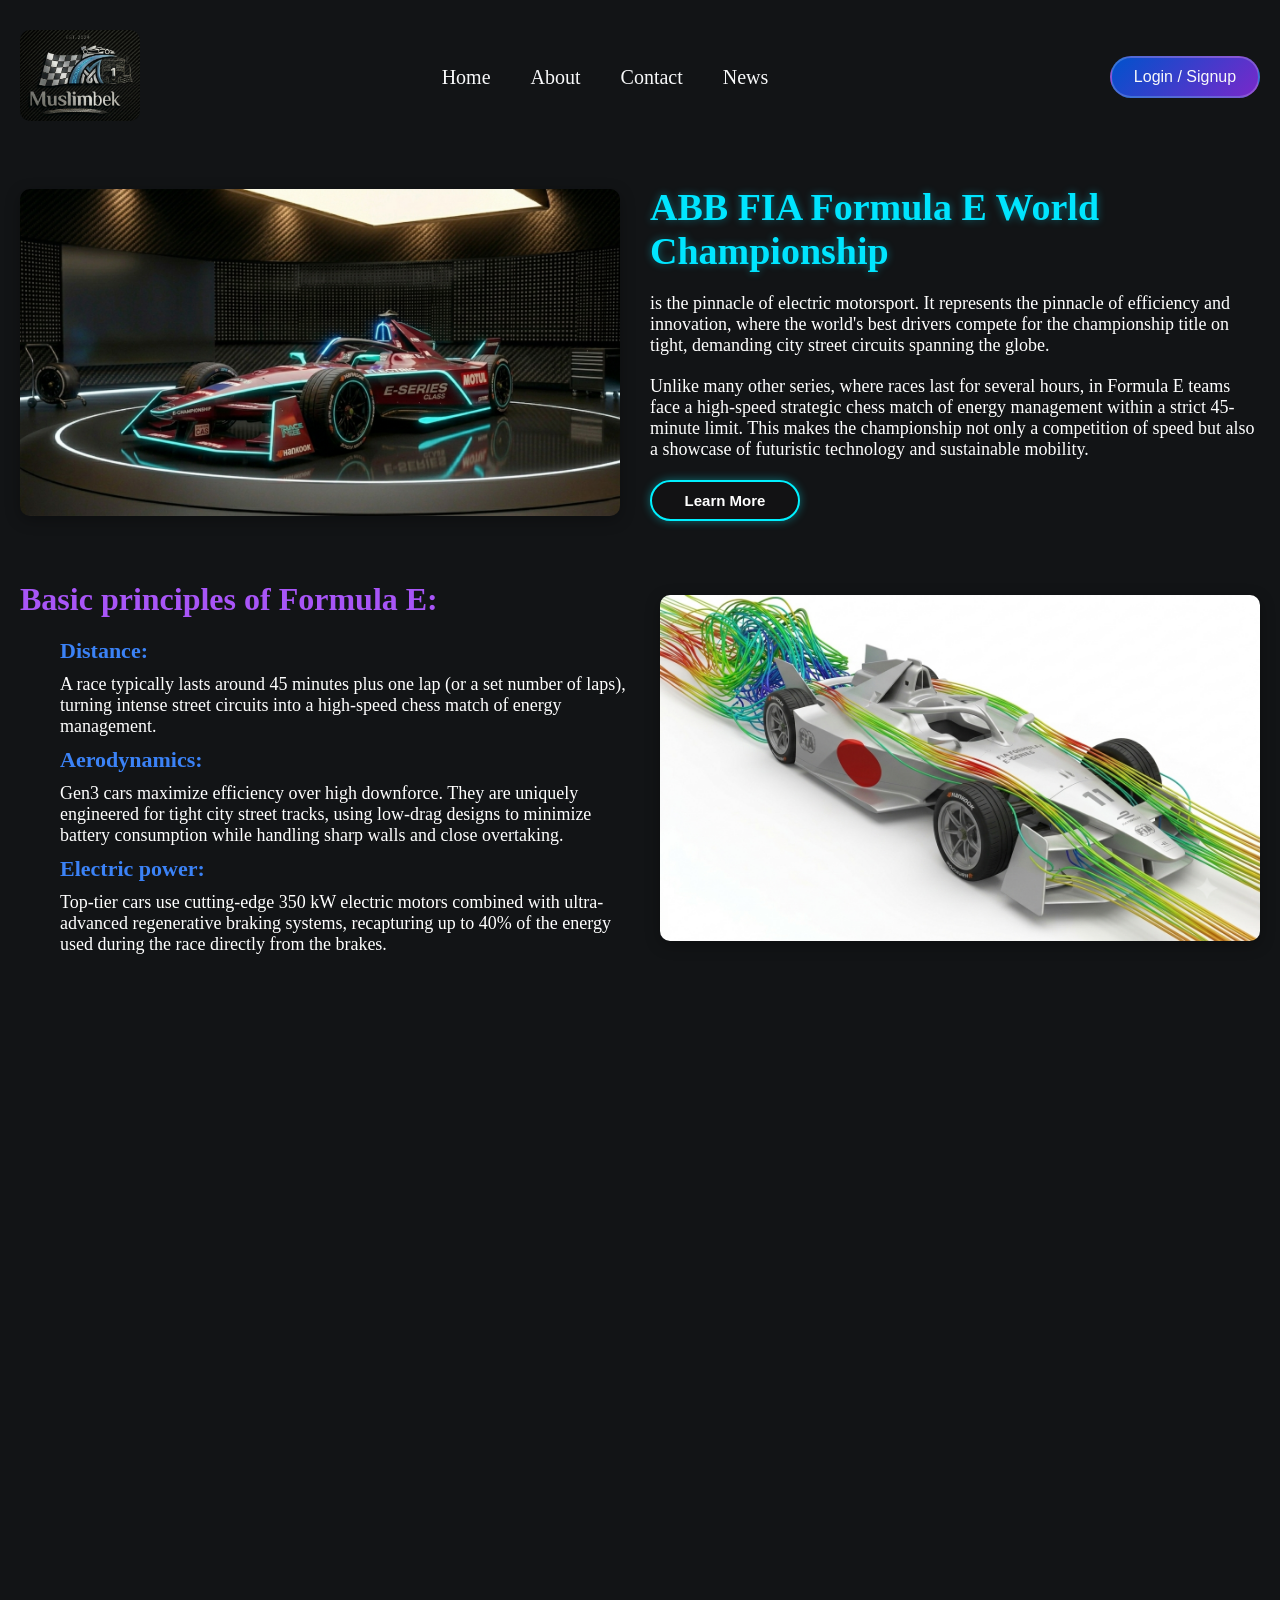
==== commit 1087152b: "refresh" ====
--- a/index.html
+++ b/index.html
@@ -497,9 +497,21 @@
                 class="footer-ul_li__link"
                 >Formula 1</a
               >
-              <a href="" class="footer-ul_li__link">WEC</a>
-              <a href="" class="footer-ul_li__link">WRC</a>
-              <a href="" class="footer-ul_li__link">MOTOGP</a>
+              <a
+                href="https://wec-muslim.netlify.app/"
+                class="footer-ul_li__link"
+                >WEC</a
+              >
+              <a
+                href="https://wrc-muslim.netlify.app/"
+                class="footer-ul_li__link"
+                >WRC</a
+              >
+              <a
+                href="https://moto-muslim.netlify.app/"
+                class="footer-ul_li__link"
+                >MOTOGP</a
+              >
               <a
                 href="https://autosport-muslim.netlify.app/"
                 class="footer-ul_li__link"
